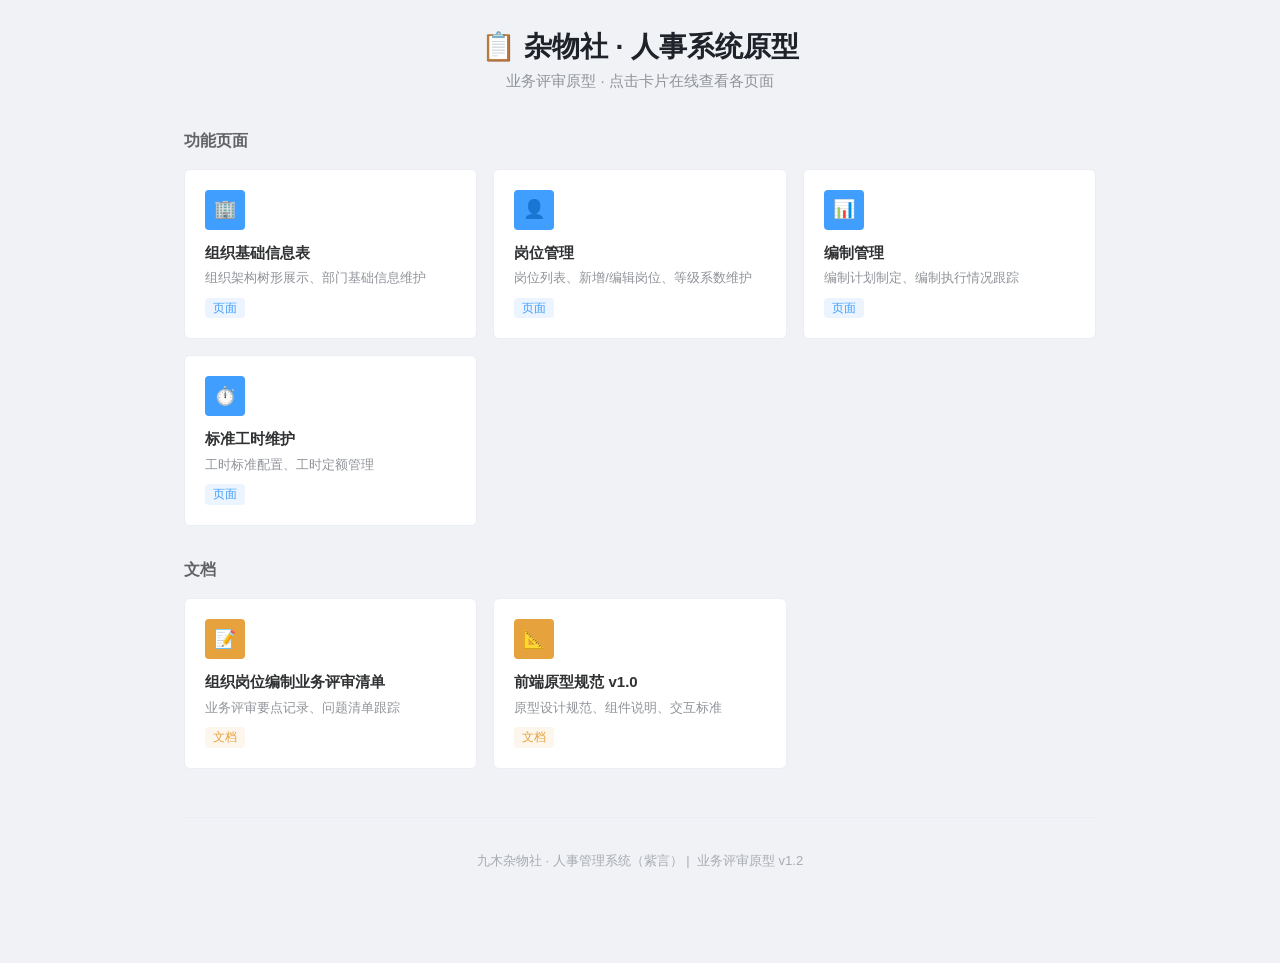
==== index.html @ 960db1fc "feat: add index.html landing page for prototype navigation" ====
<!DOCTYPE html>
<html lang="zh-CN">
<head>
  <meta charset="UTF-8" />
  <meta name="viewport" content="width=device-width, initial-scale=1.0" />
  <title>杂物社 · 人事系统原型</title>
  <link rel="stylesheet" href="./prototype-common.css" />
  <style>
    .landing { max-width: 960px; margin: 0 auto; padding: 32px 24px 80px; }
    .landing-header { margin-bottom: 36px; text-align: center; }
    .landing-header h1 { font-size: 28px; }
    .landing-header p { margin-top: 8px; color: var(--text-secondary); font-size: 15px; }
    .landing-section { margin-bottom: 32px; }
    .landing-section h2 { margin: 0 0 16px; font-size: 16px; color: var(--text-regular); }
    .prototype-grid { display: grid; grid-template-columns: repeat(auto-fill, minmax(280px, 1fr)); gap: 16px; }
    .prototype-card { display: block; padding: 20px; background: var(--surface); border: 1px solid var(--border-lighter); border-radius: var(--radius-md); text-decoration: none; transition: .2s; }
    .prototype-card:hover { border-color: var(--brand); box-shadow: 0 4px 16px rgba(64,158,255,.15); transform: translateY(-2px); }
    .prototype-card .icon { width: 40px; height: 40px; display: grid; place-items: center; color: #fff; background: var(--brand); border-radius: var(--radius-sm); font-size: 18px; }
    .prototype-card .title { margin-top: 12px; font-size: 15px; font-weight: 600; color: var(--text-primary); }
    .prototype-card .desc { margin-top: 4px; color: var(--text-secondary); font-size: 13px; line-height: 1.5; }
    .prototype-card .meta { margin-top: 10px; display: flex; align-items: center; gap: 8px; }
    .prototype-card .tag { padding: 2px 8px; border-radius: 4px; font-size: 12px; }
    .tag.page { color: var(--brand); background: var(--brand-light); }
    .tag.doc { color: var(--warning); background: var(--warning-light); }
    .prototype-card .filesize { color: var(--text-placeholder); font-size: 12px; }
    .landing-footer { margin-top: 48px; padding-top: 20px; border-top: 1px solid var(--border-lighter); text-align: center; color: var(--text-placeholder); font-size: 13px; }
    .landing-footer a { color: var(--brand); text-decoration: none; }
    .landing-footer a:hover { text-decoration: underline; }
  </style>
</head>
<body>
<div class="app-shell" style="height:auto;min-height:100vh;display:block">
  <div class="landing">
    <div class="landing-header">
      <h1>📋 杂物社 · 人事系统原型</h1>
      <p>业务评审原型 · 点击卡片在线查看各页面</p>
    </div>

    <div class="landing-section">
      <h2>功能页面</h2>
      <div class="prototype-grid">
        <a class="prototype-card" href="组织基础信息表.html">
          <div class="icon">🏢</div>
          <div class="title">组织基础信息表</div>
          <div class="desc">组织架构树形展示、部门基础信息维护</div>
          <div class="meta"><span class="tag page">页面</span></div>
        </a>
        <a class="prototype-card" href="岗位管理.html">
          <div class="icon">👤</div>
          <div class="title">岗位管理</div>
          <div class="desc">岗位列表、新增/编辑岗位、等级系数维护</div>
          <div class="meta"><span class="tag page">页面</span></div>
        </a>
        <a class="prototype-card" href="编制管理.html">
          <div class="icon">📊</div>
          <div class="title">编制管理</div>
          <div class="desc">编制计划制定、编制执行情况跟踪</div>
          <div class="meta"><span class="tag page">页面</span></div>
        </a>
        <a class="prototype-card" href="标准工时维护.html">
          <div class="icon">⏱️</div>
          <div class="title">标准工时维护</div>
          <div class="desc">工时标准配置、工时定额管理</div>
          <div class="meta"><span class="tag page">页面</span></div>
        </a>
      </div>
    </div>

    <div class="landing-section">
      <h2>文档</h2>
      <div class="prototype-grid">
        <a class="prototype-card" href="组织岗位编制业务评审清单.md">
          <div class="icon" style="background:var(--warning)">📝</div>
          <div class="title">组织岗位编制业务评审清单</div>
          <div class="desc">业务评审要点记录、问题清单跟踪</div>
          <div class="meta"><span class="tag doc">文档</span></div>
        </a>
        <a class="prototype-card" href="人事系统前端原型规范v1.0.md">
          <div class="icon" style="background:var(--warning)">📐</div>
          <div class="title">前端原型规范 v1.0</div>
          <div class="desc">原型设计规范、组件说明、交互标准</div>
          <div class="meta"><span class="tag doc">文档</span></div>
        </a>
      </div>
    </div>

    <div class="landing-footer">
      <p>九木杂物社 · 人事管理系统（紫言）&nbsp;|&nbsp; 业务评审原型 v1.2</p>
    </div>
  </div>
</div>
</body>
</html>
---- prototype-common.css ----
:root {
  --brand: #409eff;
  --brand-hover: #337ecc;
  --brand-light: #ecf5ff;
  --success: #67c23a;
  --success-light: #f0f9eb;
  --warning: #e6a23c;
  --warning-light: #fdf6ec;
  --danger: #f56c6c;
  --danger-light: #fef0f0;
  --info: #909399;
  --text-primary: #303133;
  --text-regular: #606266;
  --text-secondary: #909399;
  --text-placeholder: #a8abb2;
  --border: #dcdfe6;
  --border-light: #e4e7ed;
  --border-lighter: #ebeef5;
  --fill: #f5f7fa;
  --page-bg: #f0f2f5;
  --surface: #fff;
  --sidebar: #001529;
  --sidebar-width: 220px;
  --sidebar-collapsed: 64px;
  --topbar-height: 50px;
  --radius-sm: 4px;
  --radius-md: 6px;
  --shadow-dialog: 0 12px 40px rgba(0, 0, 0, .2);
}

* { box-sizing: border-box; }
html, body { width: 100%; height: 100%; margin: 0; }
body {
  color: var(--text-primary); background: var(--page-bg);
  font: 14px/1.5 -apple-system, BlinkMacSystemFont, "Segoe UI", "PingFang SC", "Microsoft YaHei", sans-serif;
}
button, input, select, textarea { font: inherit; outline: none; }
button:focus-visible, a:focus-visible, input:focus-visible, select:focus-visible, textarea:focus-visible {
  outline: 2px solid rgba(64, 158, 255, .45); outline-offset: 2px;
}
[hidden] { display: none !important; }
.sr-only { position: absolute; width: 1px; height: 1px; padding: 0; margin: -1px; overflow: hidden; clip: rect(0, 0, 0, 0); white-space: nowrap; border: 0; }
.skip-link { position: fixed; top: 8px; left: 8px; z-index: 3000; padding: 8px 12px; color: #fff; background: var(--brand); border-radius: 4px; transform: translateY(-150%); }
.skip-link:focus { transform: translateY(0); }

.app-shell { display: flex; width: 100%; height: 100vh; overflow: hidden; }
.sidebar { width: var(--sidebar-width); flex: 0 0 auto; display: flex; flex-direction: column; color: rgba(255,255,255,.72); background: var(--sidebar); overflow: hidden; transition: width .2s; }
.sidebar.collapsed { width: var(--sidebar-collapsed); }
.brand { height: 56px; padding: 8px 12px; display: flex; align-items: center; gap: 8px; border-bottom: 1px solid rgba(255,255,255,.1); overflow: hidden; flex: 0 0 auto; }
.brand-mark { width: 34px; height: 34px; flex: 0 0 auto; display: grid; place-items: center; color: #fff; background: var(--brand); border-radius: var(--radius-md); font-weight: 700; }
.brand-copy { min-width: 0; white-space: nowrap; }
.brand-name { color: #fff; font-size: 13px; font-weight: 600; }
.brand-version { margin-top: 2px; color: rgba(255,255,255,.45); font-size: 11px; }
.sidebar.collapsed .brand { justify-content: center; padding-inline: 8px; }
.sidebar.collapsed .brand-copy { display: none; }
.nav-scroll { flex: 1; overflow: auto; padding: 6px 0 16px; scrollbar-width: thin; }
.nav-group { margin-bottom: 2px; }
.nav-group-trigger, .nav-item { width: 100%; border: 0; background: transparent; color: inherit; cursor: pointer; text-align: left; }
.nav-group-trigger { height: 38px; padding: 0 16px; display: flex; align-items: center; gap: 9px; font-size: 13px; }
.nav-group-trigger:hover, .nav-item:hover { color: #fff; }
.nav-arrow { width: 12px; font-size: 10px; transition: transform .2s; }
.nav-group-trigger[aria-expanded="true"] .nav-arrow { transform: rotate(90deg); }
.nav-items { display: block; }
.nav-item { height: 34px; padding: 0 16px 0 48px; display: flex; align-items: center; font-size: 13px; white-space: nowrap; text-decoration: none; }
.nav-item.active { color: #fff; background: var(--brand); }
.sidebar.collapsed .nav-group-trigger { height: 44px; padding: 0; justify-content: center; }
.sidebar.collapsed .nav-label, .sidebar.collapsed .nav-arrow, .sidebar.collapsed .nav-items { display: none; }

.workspace { flex: 1; min-width: 0; display: flex; flex-direction: column; }
.topbar { height: var(--topbar-height); flex: 0 0 auto; padding: 0 16px; display: flex; align-items: center; justify-content: space-between; background: var(--surface); border-bottom: 1px solid var(--border-light); }
.topbar-left, .topbar-right, .breadcrumbs, .user-chip { display: flex; align-items: center; }
.topbar-left { gap: 12px; }
.breadcrumbs { gap: 7px; color: var(--text-secondary); font-size: 13px; }
.breadcrumbs .current { color: var(--text-primary); }
.separator { color: var(--text-placeholder); }
.icon-button { width: 32px; height: 32px; border: 0; border-radius: var(--radius-sm); background: transparent; display: inline-grid; place-items: center; cursor: pointer; color: var(--text-regular); }
.icon-button:hover { background: var(--fill); }
.user-chip { gap: 8px; border: 0; padding: 3px 8px; background: transparent; border-radius: var(--radius-sm); cursor: pointer; }
.user-chip:hover { background: var(--fill); }
.avatar { width: 28px; height: 28px; display: grid; place-items: center; color: var(--brand); background: var(--brand-light); border-radius: 50%; font-size: 12px; font-weight: 600; }

.page-scroll { flex: 1; min-height: 0; padding: 16px; overflow: auto; }
.page-heading { margin-bottom: 12px; display: flex; align-items: flex-start; justify-content: space-between; gap: 16px; }
.page-title-row { display: flex; align-items: center; gap: 10px; }
h1 { margin: 0; color: #1f2329; font-size: 20px; line-height: 30px; }
.page-description { margin: 3px 0 0; color: var(--text-secondary); font-size: 13px; }
.version-badge { padding: 2px 7px; color: var(--brand); background: var(--brand-light); border-radius: 10px; font-size: 11px; }
.page-actions, .toolbar-actions, .toolbar-summary, .filter-actions { display: flex; align-items: center; flex-wrap: wrap; gap: 8px; }

.review-banner { margin-bottom: 12px; padding: 10px 14px; display: flex; align-items: flex-start; gap: 10px; color: #3a5b82; background: #f2f8ff; border: 1px solid #c9e2ff; border-radius: var(--radius-md); font-size: 13px; }
.review-banner strong { flex: 0 0 auto; color: #1f5f99; }
.review-banner span { color: #58728f; }
.review-banner.confirmed { color: #2f5d2a; background: #f3f9ef; border-color: #c2e7b0; }
.review-banner.confirmed strong { color: #3d7a28; }
.review-banner.confirmed span { color: #557451; }
.card { background: var(--surface); border: 1px solid var(--border-lighter); border-radius: var(--radius-md); }
.content-stack { min-width: 0; display: flex; flex-direction: column; gap: 12px; }
.scope-layout { display: grid; grid-template-columns: 252px minmax(0, 1fr); gap: 12px; align-items: stretch; }

.tree-card { min-width: 0; min-height: 650px; display: flex; flex-direction: column; overflow: hidden; }
.card-header { min-height: 46px; padding: 0 14px; display: flex; align-items: center; justify-content: space-between; border-bottom: 1px solid var(--border-lighter); font-weight: 600; }
.tree-search { padding: 10px 12px 8px; }
.tree-meta { padding: 0 14px 8px; color: var(--text-secondary); font-size: 12px; }
.tree-root { flex: 1; min-height: 0; padding: 2px 8px 14px; overflow: auto; }
.tree-row { min-width: 210px; display: flex; align-items: center; padding-left: calc(var(--depth, 0) * 18px); }
.tree-toggle { width: 24px; height: 34px; flex: 0 0 auto; border: 0; background: transparent; color: var(--text-secondary); cursor: pointer; }
.tree-toggle.placeholder { visibility: hidden; pointer-events: none; }
.tree-toggle[aria-expanded="true"] { transform: rotate(90deg); }
.tree-label { min-width: 0; height: 34px; flex: 1; padding: 0 8px 0 4px; display: flex; align-items: center; gap: 7px; border: 0; border-radius: var(--radius-sm); background: transparent; cursor: pointer; text-align: left; }
.tree-label:hover { background: var(--fill); }
.tree-label.active { color: var(--brand); background: var(--brand-light); font-weight: 600; }
.tree-name { min-width: 0; flex: 1; overflow: hidden; text-overflow: ellipsis; white-space: nowrap; }
.tree-count { color: var(--text-secondary); font-size: 12px; }
.status-slot { width: 7px; height: 7px; flex: 0 0 auto; }
.status-dot { display: block; width: 100%; height: 100%; border-radius: 50%; }
.status-dot.warning { background: var(--warning); }
.status-dot.info { background: var(--text-placeholder); }

.filter-card { padding: 14px 16px; }
.filter-grid { display: grid; grid-template-columns: repeat(4, minmax(130px, 1fr)) auto; gap: 12px; align-items: end; }
.field { min-width: 0; }
.field label, .field-label { display: block; margin-bottom: 6px; color: var(--text-regular); font-size: 13px; }
.required::before { content: "*"; margin-right: 3px; color: var(--danger); }
.input, .select, .textarea { width: 100%; border: 1px solid var(--border); border-radius: var(--radius-sm); color: var(--text-primary); background: #fff; }
.input, .select { height: 32px; padding: 0 10px; }
.textarea { min-height: 76px; padding: 8px 10px; resize: vertical; }
.input:hover, .select:hover, .textarea:hover { border-color: #c0c4cc; }
.input:focus, .select:focus, .textarea:focus { border-color: var(--brand); }
.input::placeholder, .textarea::placeholder { color: var(--text-placeholder); }
.input:disabled, .select:disabled, .textarea:disabled,
.input[readonly], .select[readonly], .textarea[readonly] {
  color: var(--text-secondary);
  -webkit-text-fill-color: var(--text-secondary);
  border-color: var(--border-light);
  background: var(--fill);
  cursor: not-allowed;
  opacity: 1;
}
.field-help { margin-top: 5px; color: var(--text-secondary); font-size: 12px; line-height: 1.5; }
.field-inline { display: flex; align-items: center; gap: 8px; }
.field-inline .input, .field-inline .select { flex: 1; min-width: 0; }
.checkbox-grid { display: grid; grid-template-columns: repeat(5, minmax(56px, 1fr)); gap: 8px; }
.check-card { min-height: 36px; padding: 7px 9px; display: flex; align-items: center; gap: 7px; border: 1px solid var(--border-light); border-radius: var(--radius-sm); cursor: pointer; }
.check-card:has(input:checked) { color: var(--brand); border-color: #a0cfff; background: var(--brand-light); }
.check-card:has(input:disabled) { color: var(--text-secondary); border-color: var(--border-light); background: var(--fill); cursor: not-allowed; }
.form-grid { display: grid; grid-template-columns: repeat(2, minmax(0, 1fr)); gap: 16px 20px; }
.form-grid .full { grid-column: 1 / -1; }
.form-errors { margin-bottom: 14px; padding: 10px 12px; color: #b42318; background: var(--danger-light); border: 1px solid #fbc4c4; border-radius: var(--radius-sm); font-size: 13px; }

.button { height: 32px; padding: 0 14px; display: inline-flex; align-items: center; justify-content: center; gap: 6px; border: 1px solid var(--border); border-radius: var(--radius-sm); color: var(--text-regular); background: #fff; white-space: nowrap; cursor: pointer; text-decoration: none; transition: .15s; }
.button:hover { color: var(--brand); border-color: #a0cfff; background: var(--brand-light); }
.button.primary { color: #fff; border-color: var(--brand); background: var(--brand); }
.button.primary:hover { color: #fff; border-color: var(--brand-hover); background: var(--brand-hover); }
.button.danger { color: var(--danger); border-color: #fab6b6; }
.button.small { height: 28px; padding: 0 10px; font-size: 12px; }
.button:disabled { color: var(--text-placeholder); border-color: var(--border-light); background: var(--fill); cursor: not-allowed; }
.button:disabled:hover { color: var(--text-placeholder); border-color: var(--border-light); background: var(--fill); }

.stats-grid { display: grid; grid-template-columns: repeat(4, minmax(0, 1fr)); gap: 12px; }
.stat-card { min-width: 0; padding: 14px 16px; }
.stat-label { color: var(--text-secondary); font-size: 12px; }
.stat-value { margin-top: 4px; font-size: 24px; font-weight: 600; line-height: 1.25; }
.stat-help { margin-top: 4px; color: var(--text-secondary); font-size: 12px; }
.stat-value.success { color: var(--success); }
.stat-value.warning { color: var(--warning); }
.stat-value.danger { color: var(--danger); }

.table-card { min-width: 0; overflow: hidden; }
.table-toolbar { min-height: 52px; padding: 10px 14px; display: flex; align-items: center; justify-content: space-between; gap: 12px; border-bottom: 1px solid var(--border-lighter); }
.toolbar-summary { color: var(--text-secondary); font-size: 12px; }
.scope-chip { max-width: 210px; padding: 4px 8px; color: var(--brand); background: var(--brand-light); border-radius: 12px; overflow: hidden; text-overflow: ellipsis; white-space: nowrap; }
.table-scroll { max-width: 100%; overflow-x: auto; }
.data-table { width: 100%; min-width: 1020px; border-collapse: collapse; table-layout: fixed; }
.data-table th, .data-table td { border-bottom: 1px solid var(--border-lighter); text-align: left; }
.data-table th { height: 44px; padding: 0 12px; color: var(--text-regular); background: #fafafa; font-size: 13px; font-weight: 500; white-space: nowrap; }
.data-table td { height: 48px; padding: 0 12px; color: var(--text-primary); white-space: nowrap; overflow: hidden; text-overflow: ellipsis; }
.data-table tbody tr:hover { background: var(--fill); }
.data-table th:last-child, .data-table td:last-child { position: sticky; right: 0; z-index: 1; box-shadow: -1px 0 0 var(--border-lighter); }
.data-table th:last-child { background: #fafafa; }
.data-table td:last-child { background: #fff; }
.data-table tbody tr:hover td:last-child { background: var(--fill); }
.cell-link, .row-actions button { padding: 0; border: 0; color: var(--brand); background: transparent; cursor: pointer; }
.cell-link:hover, .row-actions button:hover { color: var(--brand-hover); text-decoration: underline; }
.row-actions { display: flex; gap: 12px; }
.row-actions button:disabled { color: var(--text-placeholder); cursor: not-allowed; text-decoration: none; }
.tag { padding: 3px 8px; display: inline-flex; align-items: center; border-radius: 4px; font-size: 12px; line-height: 1.4; }
.tag.success { color: #529b2e; background: var(--success-light); }
.tag.warning { color: #b88230; background: var(--warning-light); }
.tag.info { color: #73767a; background: var(--fill); }
.tag.danger { color: #c45656; background: var(--danger-light); }
.tag.brand { color: var(--brand); background: var(--brand-light); }
.number { font-variant-numeric: tabular-nums; }
.number.negative { color: var(--danger); }
.number.positive { color: var(--success); }
.empty-state { padding: 48px 16px; color: var(--text-secondary); text-align: center; }
.pagination { min-height: 54px; padding: 10px 14px; display: flex; align-items: center; justify-content: space-between; gap: 12px; color: var(--text-secondary); font-size: 12px; }
.page-button { min-width: 30px; height: 30px; padding: 0 8px; border: 1px solid var(--border); border-radius: var(--radius-sm); background: #fff; cursor: pointer; }
.page-button.active { color: #fff; border-color: var(--brand); background: var(--brand); }

.impact-box { padding: 12px; color: var(--text-regular); background: var(--fill); border-radius: var(--radius-md); line-height: 1.7; }
.warning-box { padding: 10px 12px; color: #7a4e00; background: var(--warning-light); border: 1px solid #f3d19e; border-radius: var(--radius-sm); line-height: 1.6; }
.rule-list { margin: 0; padding-left: 20px; line-height: 1.9; }
.description-grid { display: grid; grid-template-columns: repeat(2, minmax(0, 1fr)); gap: 12px 28px; }
.description-item { min-width: 0; display: grid; grid-template-columns: 100px minmax(0, 1fr); gap: 8px; }
.description-item dt { color: var(--text-secondary); }
.description-item dd { min-width: 0; margin: 0; overflow-wrap: anywhere; }
.dialog-section + .dialog-section { margin-top: 20px; }
.section-title { margin: 0 0 12px; padding-bottom: 8px; border-bottom: 1px solid var(--border-lighter); font-size: 14px; }
.timeline { margin: 0; padding: 0; list-style: none; }
.timeline li { position: relative; padding: 0 0 18px 24px; }
.timeline li::before { content: ""; position: absolute; left: 5px; top: 6px; width: 8px; height: 8px; border-radius: 50%; background: var(--brand); }
.timeline li::after { content: ""; position: absolute; left: 8px; top: 18px; bottom: 2px; width: 1px; background: var(--border); }
.timeline li:last-child::after { display: none; }
.timeline-time { color: var(--text-secondary); font-size: 12px; }
.timeline-title { margin-top: 2px; font-weight: 600; }
.timeline-note { color: var(--text-regular); }
.mt-14 { margin-top: 14px; }
.mt-16 { margin-top: 16px; }
.mt-18 { margin-top: 18px; }
.dialog-data-table { min-width: 680px; }
.history-banner { margin-bottom: 12px; padding: 10px 12px; display: flex; align-items: center; justify-content: space-between; gap: 12px; color: #7a4e00; background: var(--warning-light); border: 1px solid #f3d19e; border-radius: var(--radius-md); }
.history-banner strong { margin-right: 6px; }
.history-list, .log-list, .preview-table { width: 100%; border-collapse: collapse; }
.history-list { margin-top: 14px; }
.history-list th, .history-list td, .log-list th, .log-list td, .preview-table th, .preview-table td { padding: 10px 8px; border-bottom: 1px solid var(--border-lighter); text-align: left; }
.history-list th, .log-list th, .preview-table th { color: var(--text-regular); background: #fafafa; font-weight: 500; }
.import-steps { margin: 0 0 16px; padding-left: 20px; color: var(--text-regular); line-height: 1.9; }
.upload-box { padding: 18px; border: 1px dashed #b3d8ff; border-radius: var(--radius-md); background: #f8fbff; text-align: center; }
.upload-actions { margin-top: 12px; display: flex; justify-content: center; gap: 8px; }
.tabs { display: flex; gap: 4px; border-bottom: 1px solid var(--border-lighter); }
.tab { height: 38px; padding: 0 16px; border: 0; border-bottom: 2px solid transparent; color: var(--text-regular); background: transparent; cursor: pointer; }
.tab.active { color: var(--brand); border-bottom-color: var(--brand); font-weight: 600; }
.mono { font-family: ui-monospace, SFMono-Regular, Menlo, Consolas, monospace; font-variant-numeric: tabular-nums; }
.muted { color: var(--text-secondary); }
.table-note { padding: 10px 14px; color: var(--text-secondary); background: #fafafa; border-bottom: 1px solid var(--border-lighter); font-size: 12px; }
.status-legend { display: flex; flex-wrap: wrap; gap: 10px 16px; color: var(--text-secondary); font-size: 12px; }
.status-legend span { display: inline-flex; align-items: center; gap: 5px; }
.legend-dot { width: 7px; height: 7px; border-radius: 50%; background: var(--text-placeholder); }
.legend-dot.warning { background: var(--warning); }
.legend-dot.info { background: var(--info); }
.legend-dot.danger { background: var(--danger); }

dialog { width: min(680px, calc(100vw - 32px)); max-height: min(84vh, 780px); padding: 0; overflow: hidden; border: 0; border-radius: 8px; color: var(--text-primary); background: #fff; box-shadow: var(--shadow-dialog); }
dialog::backdrop { background: rgba(0,0,0,.42); }
dialog.wide { width: min(880px, calc(100vw - 32px)); }
dialog.narrow { width: min(520px, calc(100vw - 32px)); }
.dialog-shell { max-height: inherit; display: flex; flex-direction: column; }
.dialog-header { min-height: 56px; padding: 0 20px; display: flex; align-items: center; justify-content: space-between; border-bottom: 1px solid var(--border-lighter); }
.dialog-header h2 { margin: 0; font-size: 16px; }
.dialog-body { min-height: 0; padding: 18px 20px; overflow: auto; }
.dialog-footer { min-height: 58px; padding: 12px 20px; display: flex; align-items: center; justify-content: flex-end; gap: 8px; border-top: 1px solid var(--border-lighter); }
.toast { position: fixed; top: 66px; left: 50%; z-index: 4000; min-width: 240px; max-width: min(480px, calc(100vw - 32px)); padding: 10px 14px; color: #1d5c0d; background: var(--success-light); border: 1px solid #c2e7b0; border-radius: var(--radius-sm); box-shadow: 0 6px 20px rgba(0,0,0,.12); text-align: center; transform: translate(-50%, -16px); opacity: 0; pointer-events: none; transition: .2s; }
.toast.show { transform: translate(-50%, 0); opacity: 1; }
.toast.error { color: #9f1d1d; background: var(--danger-light); border-color: #fbc4c4; }

@media (max-width: 1380px) {
  .filter-grid { grid-template-columns: repeat(2, minmax(160px, 1fr)); }
  .filter-actions { grid-column: 1 / -1; }
}
@media (max-width: 1180px) {
  .sidebar { width: var(--sidebar-collapsed); }
  .sidebar .brand { justify-content: center; padding-inline: 8px; }
  .sidebar .brand-copy, .sidebar .nav-label, .sidebar .nav-arrow, .sidebar .nav-items { display: none; }
  .sidebar .nav-group-trigger { height: 44px; padding: 0; justify-content: center; }
  .scope-layout { grid-template-columns: 220px minmax(0, 1fr); }
  .user-name { display: none; }
}
@media (max-width: 900px) {
  .page-heading { flex-direction: column; }
  .scope-layout { grid-template-columns: 1fr; }
  .tree-card { min-height: 300px; max-height: 400px; }
  .stats-grid { grid-template-columns: repeat(2, minmax(0, 1fr)); }
  .form-grid, .description-grid { grid-template-columns: 1fr; }
  .form-grid .full { grid-column: auto; }
  .checkbox-grid { grid-template-columns: repeat(3, minmax(56px, 1fr)); }
  .table-toolbar, .pagination { align-items: flex-start; flex-direction: column; }
}
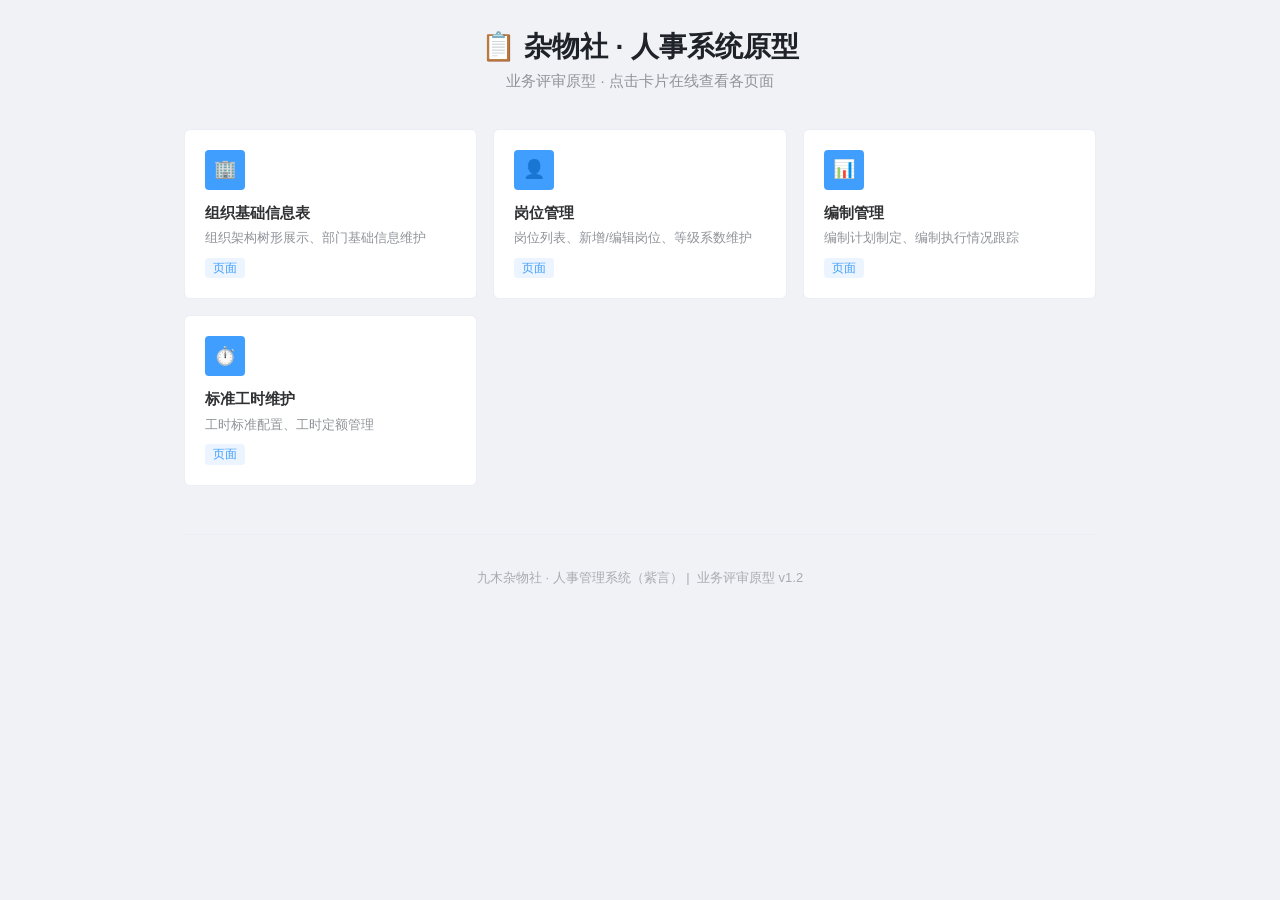
==== commit 3fa113bd: "refactor: remove docs section, show only prototype pages" ====
--- a/index.html
+++ b/index.html
@@ -19,9 +19,7 @@
     .prototype-card .title { margin-top: 12px; font-size: 15px; font-weight: 600; color: var(--text-primary); }
     .prototype-card .desc { margin-top: 4px; color: var(--text-secondary); font-size: 13px; line-height: 1.5; }
     .prototype-card .meta { margin-top: 10px; display: flex; align-items: center; gap: 8px; }
-    .prototype-card .tag { padding: 2px 8px; border-radius: 4px; font-size: 12px; }
-    .tag.page { color: var(--brand); background: var(--brand-light); }
-    .tag.doc { color: var(--warning); background: var(--warning-light); }
+    .prototype-card .tag { padding: 2px 8px; border-radius: 4px; font-size: 12px; color: var(--brand); background: var(--brand-light); }
     .prototype-card .filesize { color: var(--text-placeholder); font-size: 12px; }
     .landing-footer { margin-top: 48px; padding-top: 20px; border-top: 1px solid var(--border-lighter); text-align: center; color: var(--text-placeholder); font-size: 13px; }
     .landing-footer a { color: var(--brand); text-decoration: none; }
@@ -37,7 +35,6 @@
     </div>
 
     <div class="landing-section">
-      <h2>功能页面</h2>
       <div class="prototype-grid">
         <a class="prototype-card" href="组织基础信息表.html">
           <div class="icon">🏢</div>
@@ -66,24 +63,7 @@
       </div>
     </div>
 
-    <div class="landing-section">
-      <h2>文档</h2>
-      <div class="prototype-grid">
-        <a class="prototype-card" href="组织岗位编制业务评审清单.md">
-          <div class="icon" style="background:var(--warning)">📝</div>
-          <div class="title">组织岗位编制业务评审清单</div>
-          <div class="desc">业务评审要点记录、问题清单跟踪</div>
-          <div class="meta"><span class="tag doc">文档</span></div>
-        </a>
-        <a class="prototype-card" href="人事系统前端原型规范v1.0.md">
-          <div class="icon" style="background:var(--warning)">📐</div>
-          <div class="title">前端原型规范 v1.0</div>
-          <div class="desc">原型设计规范、组件说明、交互标准</div>
-          <div class="meta"><span class="tag doc">文档</span></div>
-        </a>
-      </div>
-    </div>
-
+    
     <div class="landing-footer">
       <p>九木杂物社 · 人事管理系统（紫言）&nbsp;|&nbsp; 业务评审原型 v1.2</p>
     </div>
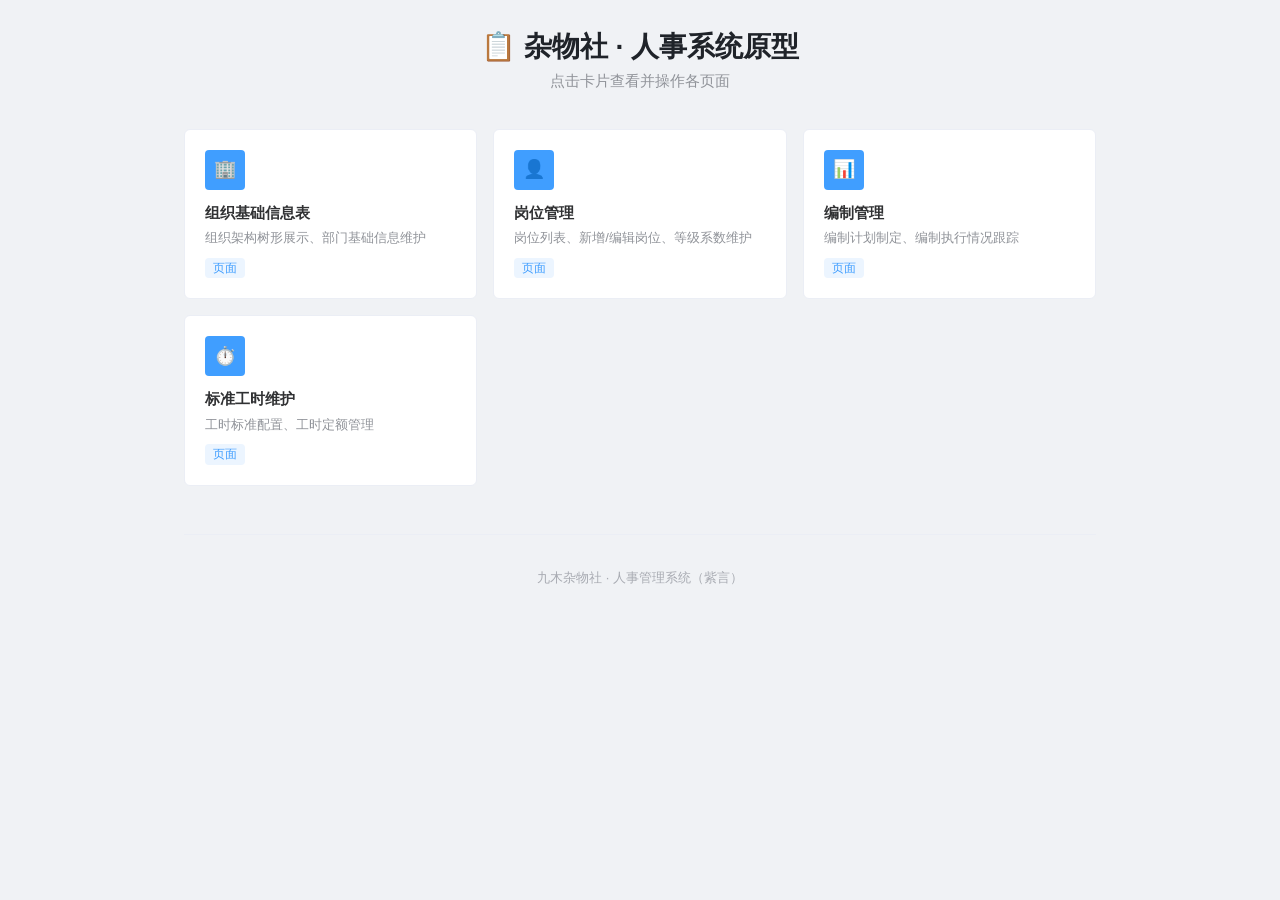
==== commit 2971d7d3: "update: 原型内容更新" ====
--- a/index.html
+++ b/index.html
@@ -31,7 +31,7 @@
   <div class="landing">
     <div class="landing-header">
       <h1>📋 杂物社 · 人事系统原型</h1>
-      <p>业务评审原型 · 点击卡片在线查看各页面</p>
+      <p>点击卡片查看并操作各页面</p>
     </div>
 
     <div class="landing-section">
@@ -65,9 +65,9 @@
 
     
     <div class="landing-footer">
-      <p>九木杂物社 · 人事管理系统（紫言）&nbsp;|&nbsp; 业务评审原型 v1.2</p>
+      <p>九木杂物社 · 人事管理系统（紫言）</p>
     </div>
   </div>
 </div>
 </body>
-</html>+</html>
--- a/prototype-common.css
+++ b/prototype-common.css
@@ -50,7 +50,6 @@
 .brand-mark { width: 34px; height: 34px; flex: 0 0 auto; display: grid; place-items: center; color: #fff; background: var(--brand); border-radius: var(--radius-md); font-weight: 700; }
 .brand-copy { min-width: 0; white-space: nowrap; }
 .brand-name { color: #fff; font-size: 13px; font-weight: 600; }
-.brand-version { margin-top: 2px; color: rgba(255,255,255,.45); font-size: 11px; }
 .sidebar.collapsed .brand { justify-content: center; padding-inline: 8px; }
 .sidebar.collapsed .brand-copy { display: none; }
 .nav-scroll { flex: 1; overflow: auto; padding: 6px 0 16px; scrollbar-width: thin; }
@@ -232,7 +231,6 @@
 .tab.active { color: var(--brand); border-bottom-color: var(--brand); font-weight: 600; }
 .mono { font-family: ui-monospace, SFMono-Regular, Menlo, Consolas, monospace; font-variant-numeric: tabular-nums; }
 .muted { color: var(--text-secondary); }
-.table-note { padding: 10px 14px; color: var(--text-secondary); background: #fafafa; border-bottom: 1px solid var(--border-lighter); font-size: 12px; }
 .status-legend { display: flex; flex-wrap: wrap; gap: 10px 16px; color: var(--text-secondary); font-size: 12px; }
 .status-legend span { display: inline-flex; align-items: center; gap: 5px; }
 .legend-dot { width: 7px; height: 7px; border-radius: 50%; background: var(--text-placeholder); }
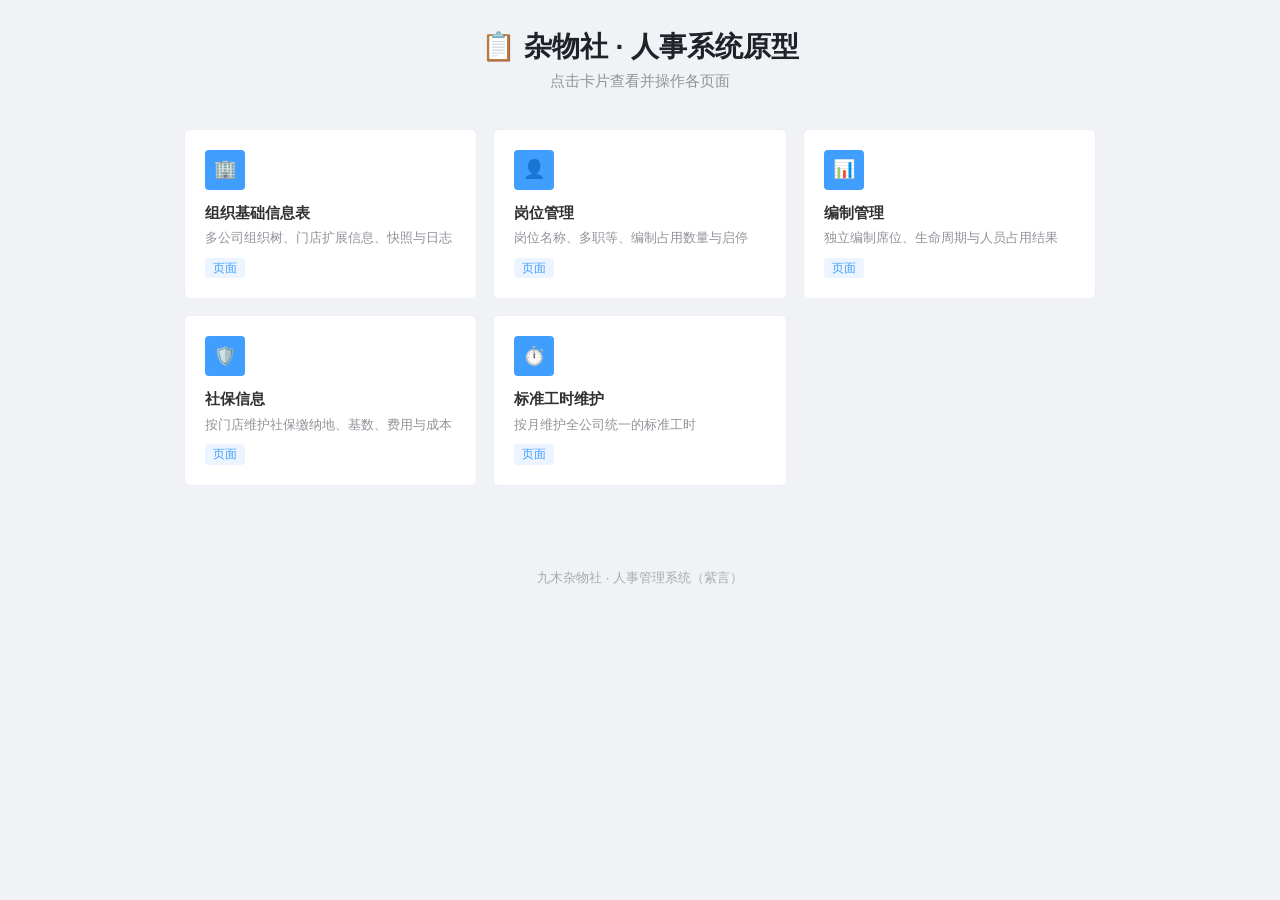
==== commit 0dedb141: "update: 原型内容更新" ====
--- a/index.html
+++ b/index.html
@@ -39,25 +39,31 @@
         <a class="prototype-card" href="组织基础信息表.html">
           <div class="icon">🏢</div>
           <div class="title">组织基础信息表</div>
-          <div class="desc">组织架构树形展示、部门基础信息维护</div>
+          <div class="desc">多公司组织树、门店扩展信息、快照与日志</div>
           <div class="meta"><span class="tag page">页面</span></div>
         </a>
         <a class="prototype-card" href="岗位管理.html">
           <div class="icon">👤</div>
           <div class="title">岗位管理</div>
-          <div class="desc">岗位列表、新增/编辑岗位、等级系数维护</div>
+          <div class="desc">岗位名称、多职等、编制占用数量与启停</div>
           <div class="meta"><span class="tag page">页面</span></div>
         </a>
         <a class="prototype-card" href="编制管理.html">
           <div class="icon">📊</div>
           <div class="title">编制管理</div>
-          <div class="desc">编制计划制定、编制执行情况跟踪</div>
+          <div class="desc">独立编制席位、生命周期与人员占用结果</div>
+          <div class="meta"><span class="tag page">页面</span></div>
+        </a>
+        <a class="prototype-card" href="社保信息.html">
+          <div class="icon">🛡️</div>
+          <div class="title">社保信息</div>
+          <div class="desc">按门店维护社保缴纳地、基数、费用与成本</div>
           <div class="meta"><span class="tag page">页面</span></div>
         </a>
         <a class="prototype-card" href="标准工时维护.html">
           <div class="icon">⏱️</div>
           <div class="title">标准工时维护</div>
-          <div class="desc">工时标准配置、工时定额管理</div>
+          <div class="desc">按月维护全公司统一的标准工时</div>
           <div class="meta"><span class="tag page">页面</span></div>
         </a>
       </div>
--- a/prototype-common.css
+++ b/prototype-common.css
@@ -226,6 +226,7 @@
 .import-steps { margin: 0 0 16px; padding-left: 20px; color: var(--text-regular); line-height: 1.9; }
 .upload-box { padding: 18px; border: 1px dashed #b3d8ff; border-radius: var(--radius-md); background: #f8fbff; text-align: center; }
 .upload-actions { margin-top: 12px; display: flex; justify-content: center; gap: 8px; }
+.file-name { margin-top: 8px; color: var(--text-secondary); font-size: 12px; }
 .tabs { display: flex; gap: 4px; border-bottom: 1px solid var(--border-lighter); }
 .tab { height: 38px; padding: 0 16px; border: 0; border-bottom: 2px solid transparent; color: var(--text-regular); background: transparent; cursor: pointer; }
 .tab.active { color: var(--brand); border-bottom-color: var(--brand); font-weight: 600; }
@@ -255,11 +256,7 @@
   .filter-grid { grid-template-columns: repeat(2, minmax(160px, 1fr)); }
   .filter-actions { grid-column: 1 / -1; }
 }
-@media (max-width: 1180px) {
-  .sidebar { width: var(--sidebar-collapsed); }
-  .sidebar .brand { justify-content: center; padding-inline: 8px; }
-  .sidebar .brand-copy, .sidebar .nav-label, .sidebar .nav-arrow, .sidebar .nav-items { display: none; }
-  .sidebar .nav-group-trigger { height: 44px; padding: 0; justify-content: center; }
+@media (max-width: 1279px) {
   .scope-layout { grid-template-columns: 220px minmax(0, 1fr); }
   .user-name { display: none; }
 }
